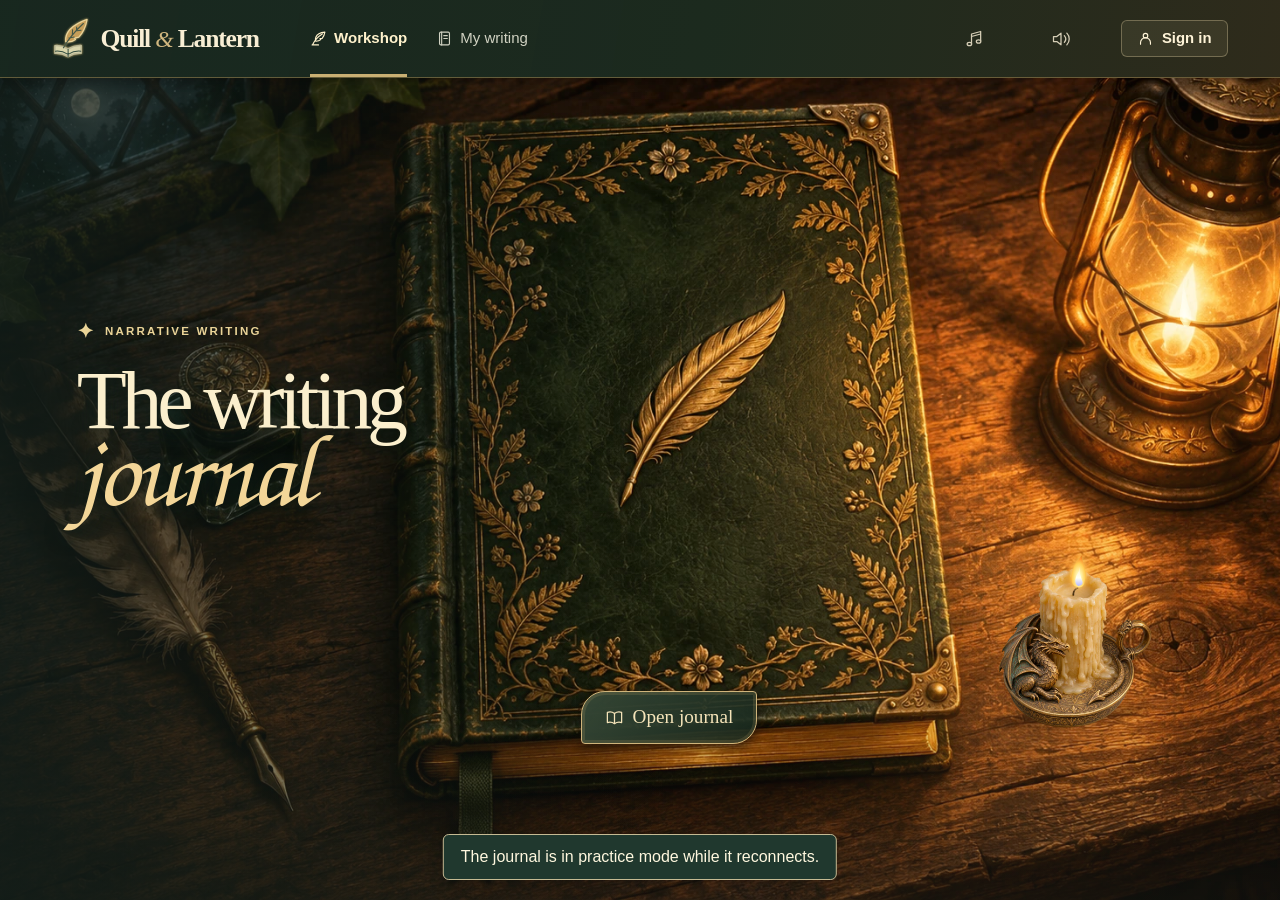
==== quill-and-lantern/index.html @ 6ff60f07 "Publish the Quill & Lantern narrative writing workshop" ====
<!doctype html>
<html lang="en">
<head>
<meta charset="utf-8"><meta name="viewport" content="width=device-width,initial-scale=1">
<meta name="theme-color" content="#263f37"><meta name="description" content="Build a narrative paragraph with sensory details, thoughts, and feelings in a hundred imaginative scenes.">
<title>Writing Workshop · Quill &amp; Lantern</title>
<link rel="preload" as="image" href="./art/enchanted/writing-quill.webp"><link rel="icon" href="./favicon.svg" type="image/svg+xml"><link rel="stylesheet" href="./style.css">
<link rel="stylesheet" href="./scenery.css"><link rel="stylesheet" href="./enchanted.css"><link rel="stylesheet" href="./motion.css">
</head>
<body class="at-desk">
<a class="skip" href="#main">Skip to journal</a>
<header class="topbar"><div class="frame mast">
<a class="brand" href="#desk" aria-label="Quill and Lantern desk"><span id="brandmark"></span><span>Quill <i>&amp;</i> Lantern</span></a>
<nav class="nav" aria-label="Main navigation"><a id="navWork" href="#workshop" aria-current="page"><i data-icon="quill"></i>Workshop</a><a id="navLibrary" href="#my-writing"><i data-icon="writing"></i>My writing</a><a href="./teacher.html" id="navTeacher" hidden><i data-icon="teacher"></i>Teacher</a></nav>
<button id="musicToggle" type="button" aria-label="Background music" title="Play background music"><svg viewBox="0 0 24 24" aria-hidden="true"><path d="M9 17V6l11-3v11M9 9l11-3"/><ellipse cx="6.5" cy="18" rx="2.7" ry="2"/><ellipse cx="17.5" cy="15" rx="2.7" ry="2"/><path class="music-slash" d="m3 3 18 18"/></svg></button>
<button id="soundToggle" type="button" aria-label="Writing sounds" title="Writing sounds"><svg viewBox="0 0 24 24" aria-hidden="true"><path d="M3 9h4l5-4v14l-5-4H3z"/><path class="waves" d="M16 8a6 6 0 0 1 0 8m3-11a10 10 0 0 1 0 14"/><path class="mute-slash" d="m16 9 5 6m0-6-5 6"/></svg></button>
<button class="account" id="account"><i data-icon="user"></i><span id="accountLabel">Sign in</span></button>
</div></header>
<audio id="journalMusic" src="./audio/journal-opening.mp3" loop preload="metadata" hidden></audio>
<main id="main">
<section id="deskCover" class="desk-cover" aria-labelledby="coverTitle">
<div class="desk-picture"></div><div class="desk-veil"></div>
<div class="cover-title"><div class="cover-kicker"><span>✦</span> Narrative writing</div><h1 id="coverTitle">The writing<br><em>journal</em></h1></div>
<button id="openJournal" class="book-target" aria-label="Open the writing journal"><span class="open-cue"><i data-icon="workshop"></i>Open journal</span></button>
</section>
<div id="workshop" hidden>
<div class="journal-toolbar"><a href="#desk" class="desk-return"><i data-icon="lantern"></i>Back to desk</a><span class="toolbar-title">Writing workshop</span><a href="#my-writing" class="desk-return"><i data-icon="writing"></i>My writing</a></div>
<div class="book-shell"><section class="book-spread" aria-label="Open writing journal"><div class="folio folio-left">
<div class="folio-running scene-running"><span class="scene-kicker"><i data-icon="layers"></i><span id="heroGenre">Scary</span><span aria-hidden="true">·</span><span id="sceneNumber">Scene 01 / 100</span></span><button id="changeScene" class="scene-btn"><i data-icon="layers"></i>Change scene</button></div>
<section id="sceneHero" class="scenehero" aria-labelledby="sceneTitle">
<div class="hero-art" id="heroArt"></div><div class="hero-shade"></div>
<div class="hero-body"><h1 id="sceneTitle">Scratching at the Window</h1><p id="scenePrompt">You were in bed one night when you heard a scratching sound outside your window. What happened next?</p></div></section>
<section class="ingredients" aria-labelledby="ingredientsHead">
<div class="deck-heading"><h2 id="ingredientsHead"><img src="./art/enchanted/narrative-magic.webp" width="980" height="121" alt="Narrative Magic"></h2><p>Which senses belong in this moment?</p></div>
<div class="ingredients-row" id="palette"></div>
</section>
<aside class="starter-panel" id="starterPanel" aria-labelledby="starterHeading"><header class="panel-head"><h2 id="starterHeading"><img src="./art/enchanted/starter-scroll.webp" alt="Sentence Starters"></h2></header><div class="starter-body" id="starterBody"></div></aside>
</div>
<div class="folio folio-right manuscript" id="manuscript">
<div class="folio-running"><i data-icon="quill"></i> The manuscript</div>
<header class="panel-head"><div class="panel-title"><h2>Your paragraph</h2></div><span class="counter" id="wordCount">0 words</span></header>
<div class="chip-zone" id="chipZone" aria-label="Narrative Magic in this paragraph"><div class="empty-drop"><i data-icon="plus"></i>Drop a sense here</div></div>
<div class="page-lines"><label class="sr-only" for="editor">Your paragraph</label><textarea id="editor" maxlength="80000" spellcheck="true" placeholder="Begin your paragraph here…" aria-describedby="editorHelp"></textarea><span id="editorHelp" class="sr-only">Type freely, or add a sense, thought, or feeling and choose a sentence starter.</span></div>
<div class="bottom-line"><button id="hintButton" class="text-button" aria-expanded="false"><i data-icon="bulb"></i>Give me a hint</button><span id="hintText" hidden></span></div>
<div class="manuscript-foot"><span id="saveLabel" role="status">Practice draft</span><div class="share-tools"><button id="shareWall" class="text-button" type="button"><i data-icon="sparkle"></i><span>Share on projector</span></button><button id="removeWall" type="button" class="text-button" hidden>Remove from wall</button><button class="primary" id="finish"><i data-icon="check"></i><span>Send to teacher</span></button></div></div>
</div>
</section></div></div>
<section id="writingShelf" class="shelf frame" hidden><div class="shelf-heading"><div><span class="kicker">Your notebook</span><h1>My writing</h1></div><a class="primary" href="#workshop"><i data-icon="quill"></i>Writing desk</a></div><p id="shelfInfo"></p><div id="draftList"></div></section>
</main>
<footer class="sitefoot frame"><span class="foot-rule"></span><i data-icon="quill"></i><span>Quill &amp; Lantern</span><span class="foot-rule"></span></footer>
<div id="toast" class="toast" role="status"></div><div id="flight" aria-hidden="true"></div>
<dialog id="modal"><div id="dialogBody"></div><button class="modal-close" aria-label="Close dialog" id="closeModal"><i data-icon="close"></i></button></dialog>
<script type="module" src="./app.js"></script>
</body></html>
---- quill-and-lantern/style.css ----
@font-face{font-family:Lantern Manuscript;src:url("./fonts/manuscript.otf") format("opentype");font-display:swap}
:root{--ink:#223e35;--muted:#60685e;--paper:#f8f6ed;--white:#fffdf6;--edge:#d8d4c2;--gold:#ab8751;--brown:#795a39;--rust:#814638;--serif:"Spectral","Iowan Old Style",Palatino,"Palatino Linotype","Book Antiqua",Georgia,serif;--sans:"DM Sans","Avenir Next",Avenir,"Segoe UI",Arial,sans-serif;--script:"Lantern Manuscript","Iowan Old Style",Georgia,serif;color-scheme:light}
*{box-sizing:border-box}html{scroll-behavior:smooth;scroll-padding-top:20px}body{margin:0;background:var(--paper);color:var(--ink);font:16px/1.5 var(--sans);-webkit-font-smoothing:antialiased}body:after{content:"";position:fixed;inset:0;pointer-events:none;z-index:-1;opacity:.35;background-image:url("data:image/svg+xml,%3Csvg xmlns='http://www.w3.org/2000/svg' width='150' height='150'%3E%3Cfilter id='n'%3E%3CfeTurbulence type='fractalNoise' baseFrequency='.8' numOctaves='3' stitchTiles='stitch'/%3E%3C/filter%3E%3Crect width='100%25' height='100%25' filter='url(%23n)' opacity='.16'/%3E%3C/svg%3E")}
button,input,textarea{font:inherit;color:inherit}button,a{touch-action:manipulation}button{cursor:pointer}button{background:none;border:0}button:disabled{opacity:.5;cursor:default}a{color:inherit;text-decoration:none}h1,h2,h3,p{margin:0}button:focus-visible,a:focus-visible,input:focus-visible,textarea:focus-visible{outline:3px solid #a87332;outline-offset:4px}[hidden]{display:none!important}.ic{width:20px;height:20px;flex:none;display:inline-block;vertical-align:middle}.sr-only,.skip:not(:focus){position:absolute;width:1px;height:1px;padding:0;margin:-1px;overflow:hidden;clip:rect(0,0,0,0);clip-path:inset(50%);white-space:nowrap;border:0}.skip:focus{position:fixed;z-index:100;padding:8px;background:#fff}.frame{width:min(1304px,calc(100% - clamp(40px,8.2vw,142px)));margin-inline:auto}
.topbar{border-bottom:1px solid #cccdbd;background:#f8f7ef}.mast{min-height:77px;display:flex;align-items:center;gap:clamp(25px,4vw,75px)}.brand{display:inline-flex;align-items:center;gap:9px;white-space:nowrap;font:600 clamp(23px,2vw,32px)/1 var(--serif);letter-spacing:-1.2px}.brand i{font-size:.93em;font-weight:400;color:#877453}.brandmark{width:39px;height:45px;display:block}.mast .nav{display:flex;align-self:stretch;gap:29px;align-items:stretch;flex:1}.nav a{display:inline-flex;align-items:center;gap:7px;color:#687067;font-size:.94rem;font-weight:540;position:relative;white-space:nowrap}.nav a .ic{width:17px;height:17px}.nav a[aria-current=page]{color:#254d3d;font-weight:675}.nav a[aria-current=page]:after{content:"";position:absolute;bottom:0;left:0;right:0;height:3px;background:#3e6450}.nav a:hover{color:#1d4233}.account,.primary,.outline,.scene-btn,.text-button{display:inline-flex;align-items:center;justify-content:center;gap:8px;line-height:1.25;font-weight:620;font-size:.93rem}.account{padding:8px 15px;border:1px solid #b6bdac;border-radius:6px;min-height:37px}.account:hover,.outline:hover{background:#ececde}.account .ic,.scene-btn .ic,.primary .ic,.outline .ic,.text-button .ic{width:17px;height:17px}
.scenehero{margin-top:25px;isolation:isolate;position:relative;min-height:275px;border-radius:10px;overflow:hidden;color:#fff6db;background:#192d25;border:1px solid #314138;box-shadow:0 2px 5px #22372820}.hero-art,.hero-shade{position:absolute;inset:0;z-index:-1}.hero-art{background-image:url("./art/window.webp");background-size:cover;background-position:64% 50%}.hero-shade{background:linear-gradient(90deg,rgba(17,37,32,.99) 1%,rgba(19,38,32,.92) 24%,rgba(20,37,31,.64) 42%,rgba(22,31,26,.10) 64%,rgba(13,25,26,.02) 88%),linear-gradient(0deg,rgba(7,17,18,.25),transparent 35%)}.scenehero:after{content:"";position:absolute;inset:8px;border:1px solid #d8c4904a;border-radius:5px;pointer-events:none}.hero-body{padding:clamp(22px,2.4vw,36px) clamp(26px,3.3vw,50px);max-width:min(63%,760px);position:relative;z-index:1}.scene-kicker,.kicker{font:700 .75rem/1.4 var(--sans);text-transform:uppercase;letter-spacing:.13em}.scene-kicker{display:flex;align-items:center;gap:9px;color:#e4cb8f}.scene-kicker .sep{color:#ae9f72;font-weight:400}.glint{font:20px/1 Georgia,serif;margin-right:1px}.scenehero h1{font:500 clamp(2.45rem,3.8vw,4rem)/1.03 var(--serif);letter-spacing:-.045em;margin:13px 0 12px;text-wrap:balance}.scenehero p{font:400 clamp(1rem,1.25vw,1.22rem)/1.47 var(--serif);max-width:45ch;color:#f7f3dd;text-wrap:pretty}.scene-btn{color:#f8ecd3;border:1px solid #c6b58a78;border-radius:5px;min-height:35px;margin-top:20px;padding:7px 13px;background:#eae1c40a;font-size:.86rem}.scene-btn:hover{background:#eae1c428}.scene-id{position:absolute;bottom:18px;right:20px;color:#f8edce;font-size:.77rem;letter-spacing:.055em;font-weight:600;text-shadow:0 1px 5px #111;background:#1b261fb3;padding:3px 9px;border:1px solid #e6d6af55;border-radius:20px}
.ingredients{margin:27px 0 25px}.deck-heading,.panel-head,.manuscript-foot,.shelf-heading{display:flex;align-items:center;justify-content:space-between;gap:14px}.deck-heading{align-items:flex-end;margin-bottom:14px}.deck-heading h2,.panel-title h2,.shelf h1,.dialog-title{font:540 clamp(1.7rem,2.25vw,2.15rem)/1.15 var(--serif);letter-spacing:-.04em}.deck-heading p{color:#5c655a;margin-top:4px}.drag-note{display:inline-flex;gap:4px;align-items:center;color:#687265;font-size:.84rem;white-space:nowrap}.drag-note .ic{width:15px;height:15px}
.ingredients-row{display:grid;grid-template-columns:repeat(7,minmax(0,1fr));gap:10px}
[data-lens=sight]{--accent:#526348;--tint:#e4ebd5;--card:#eff2e6;--border:#c5d2b6}
[data-lens=sound]{--accent:#4d6880;--tint:#dce8ec;--card:#eaf0f1;--border:#c2d1d5}
[data-lens=smell]{--accent:#80613c;--tint:#efe3ca;--card:#f5eedc;--border:#d9ccac}
[data-lens=taste]{--accent:#994f41;--tint:#f0d9cb;--card:#f8eae1;--border:#dec7b9}
[data-lens=touch]{--accent:#8b6c30;--tint:#f0e2ba;--card:#f7efd8;--border:#ddcfab}
[data-lens=thoughts]{--accent:#74618a;--tint:#e6ddec;--card:#f0eaf3;--border:#d7c9df}
[data-lens=feelings]{--accent:#95515d;--tint:#efd5d7;--card:#f7e8e7;--border:#dfc5c7}
.lens{position:relative;display:flex;flex-direction:column;gap:5px;align-items:center;justify-content:center;min-height:91px;padding:10px 6px 9px;background:var(--card);border:1px solid var(--border);border-radius:7px;box-shadow:inset 0 0 0 3px #ffffff28;color:var(--accent);cursor:grab;transition:box-shadow .2s,transform .2s}.lens:hover{transform:translateY(-2px);box-shadow:0 3px 8px #323b2013,inset 0 0 0 3px #ffffff42}.lens:active{cursor:grabbing}.lens[aria-pressed=true]{border-color:var(--accent);box-shadow:inset 0 -3px 0 var(--accent)}.lens .grab{position:absolute;right:4px;top:5px;color:var(--accent);opacity:.5;width:13px;height:13px}.lens .seal,.small-seal{display:grid;place-items:center;position:relative;border-radius:50%;background:var(--tint);color:var(--accent);width:36px;height:36px}.lens .seal:after,.small-seal:after{content:"";position:absolute;inset:1.5px;border-radius:50%;border:1px solid currentColor;opacity:.23}.seal .ic{width:25px;height:25px;stroke-width:1.5}.lens-label{font:600 1.08rem/1.2 var(--serif);letter-spacing:-.015em}.desk{display:grid;grid-template-columns:minmax(0,1.6fr) minmax(290px,1fr);align-items:start;gap:18px}.panel{border:1px solid var(--edge);border-radius:8px;overflow:hidden;background:var(--white);box-shadow:0 2px 4px #38341709}.panel-head{min-height:60px;padding:14px 20px;border-bottom:1px solid var(--edge);background:#f9f7ed}.panel-title{display:flex;gap:10px;align-items:center}.panel-title>.ic{width:24px;height:24px;color:#99763e}.panel-title h2{font-size:1.56rem}.counter{color:#5d665d;font:520 .8rem var(--sans);background:#efeee2;border:1px solid #d9dbcb;border-radius:15px;padding:5px 10px;white-space:nowrap}.chip-zone{margin:17px 21px 4px;min-height:42px;display:flex;align-items:center;flex-wrap:wrap;gap:6px;border:1px dashed #cbcbb7;background:#f7f7ed;border-radius:5px;padding:6px 9px}.manuscript.dropping,.scenehero.dropping{outline:3px solid #a88745;outline-offset:2px}.empty-drop{color:#757a65;display:flex;align-items:center;gap:7px;font-size:.86rem}.empty-drop .ic{width:17px;height:17px}.chip{display:inline-flex;align-items:center;border-radius:12px;background:var(--card);border:1px solid var(--border);color:var(--accent);height:28px}.chip.selected-chip{animation:pulse 3s ease-in-out infinite}.chip button{display:inline-flex;align-items:center;gap:3px;padding:3px 6px;font-size:.8rem;font-weight:620;height:100%}.chip button+button{border-left:1px solid var(--border);padding:2px 4px}.chip .ic{width:13px;height:13px}.chip button+button .ic{width:11px;height:11px}@keyframes pulse{50%{box-shadow:0 0 0 3px color-mix(in srgb,var(--accent) 13%,transparent),0 0 10px color-mix(in srgb,var(--accent) 17%,transparent)}}
.page-lines{position:relative;margin:0 21px}.page-lines textarea,.editor-mirror{display:block;width:100%;padding:7px 3px 4px;border:0;outline:none!important;box-shadow:none;resize:vertical;color:#273f32;font:normal 1.66rem/1.58 var(--script);font-variant-ligatures:none;letter-spacing:.007em;tab-size:4;min-height:160px;white-space:pre-wrap;overflow-wrap:break-word;word-break:normal}.page-lines textarea{background:repeating-linear-gradient(transparent 0 calc(2.6228rem - 1px),#dedccb calc(2.6228rem - 1px) 2.6228rem);background-position:0 4px;height:180px;max-height:65vh;caret-color:#283d32}.page-lines textarea::placeholder{color:#7e8171;opacity:1}.page-lines textarea:focus-visible{background-color:#fffcf4}.editor-mirror{position:absolute;left:0;top:0;overflow:hidden;pointer-events:none;resize:none;min-height:0;background:none}.is-flying{color:transparent!important;caret-color:transparent!important}.arriving-letter{color:transparent}.arriving-letter.landed{color:#304635;animation:inkglow .44s both}@keyframes inkglow{0%{color:#ba892c;text-shadow:0 0 4px #edbc55}100%{color:#273f32;text-shadow:none}}#flight{position:fixed;inset:0;overflow:hidden;z-index:19;pointer-events:none}.flying-letter{position:fixed;top:0;left:0;will-change:transform,opacity;color:#8c5a15;font-family:var(--script);line-height:1;white-space:pre;text-shadow:0 0 3px #ffe592,0 0 8px #e9ad4f}.ink-spark{position:fixed;left:0;top:0;width:4px;height:4px;rotate:45deg;background:#e2b75f;box-shadow:0 0 4px #ffd77b;pointer-events:none}
.manuscript-foot{padding:14px 20px;margin-top:12px;background:#f8f7ee;border-top:1px solid var(--edge)}#saveLabel{color:#626b5f;font-size:.82rem;line-height:1.35}.primary,.outline{border:1px solid transparent;border-radius:5px;min-height:37px;padding:8px 13px}.primary{background:#314f40;color:#fffdf0}.primary:hover{background:#233e31}.outline{border-color:#c4c7b5;background:#fffdf5}.starter-body{padding:15px 17px 17px}.starter-intro{display:flex;align-items:center;gap:8px}.small-seal{width:28px;height:28px;flex:none}.small-seal .ic{width:18px;height:18px}.starter-intro strong{font:600 1.09rem var(--serif)}.question{font-size:.91rem;color:var(--muted);margin:6px 0 12px}.tiers,.filters{display:flex;gap:4px}.tiers{background:#eeede3;border:1px solid #d8d8c8;border-radius:5px;padding:3px}.tiers button{flex:1;font-size:.84rem;font-weight:600;min-height:29px;padding:4px;border-radius:3px;color:#636959}.tiers button[aria-pressed=true]{background:#fffdf3;box-shadow:0 1px 3px #242d251c;color:#31503f}.starters{display:flex;flex-wrap:wrap;gap:6px;margin-top:12px}.phrase{display:inline-flex;align-items:center;gap:6px;color:#3a483a;background:#fbfaf0;border:1px solid #cdd0bd;border-radius:4px;padding:5px 9px;font:500 1.01rem/1.35 var(--serif);text-align:left}.phrase:hover{background:#ebf0df;border-color:#91a07c}.phrase .ic{width:12px;height:12px;color:#7d846b}.starter-empty{min-height:140px;display:flex;align-items:center;justify-content:center;flex-direction:column;gap:10px;text-align:center;color:#646c5d;font-size:.94rem;padding:12px 25px}.starter-empty .ic{color:#a58a52;width:27px;height:27px}.bottom-line{display:flex;align-items:center;flex-wrap:wrap;gap:12px;margin:15px 2px}.text-button{background:transparent;font-size:.88rem;color:#6a593b;padding:5px 0}.text-button:hover{text-decoration:underline}.text-button:disabled{text-decoration:none}#hintText{color:#5c6253;font:italic 1.03rem/1.45 var(--serif)}.sitefoot{display:flex;align-items:center;justify-content:center;gap:10px;color:#758070;margin:34px auto 23px;font:.84rem var(--serif)}.sitefoot .ic{width:15px;height:15px}.foot-rule{height:1px;width:52px;background:#cbcbb8}
.shelf{padding:48px 0;min-height:65vh}.shelf-heading{align-items:flex-end}.shelf h1,.dialog-title{font-size:clamp(2rem,4vw,3.6rem);margin:4px 0}.kicker{color:#816840}.shelf>p,.dialog-desc{color:var(--muted);margin:12px 0 20px}.draft-grid,.scene-list{display:grid;grid-template-columns:repeat(3,minmax(0,1fr));gap:12px}.draft-card,.scene-card{display:block;text-align:left;padding:16px;border:1px solid var(--edge);border-radius:5px;background:var(--white);width:100%;color:var(--ink)}.draft-card:hover,.scene-card:hover{border-color:#a4ab92;background:#f4f4e7}.draft-card h3,.scene-card h3{font:650 1.23rem/1.17 var(--serif);margin:5px 0 6px}.draft-card p,.scene-card p{font-size:.92rem;color:var(--muted);white-space:pre-line;overflow-wrap:anywhere}.draft-card small,.scene-card small,.shelf-meta{color:#7b6848;font-weight:650;font-size:.77rem}.draft-date{display:block;margin-top:12px}.empty-shelf{background:var(--white);border:1px dashed #b8bca7;text-align:center;padding:28px;border-radius:7px}.empty-shelf p{margin:7px 0 13px}
dialog{padding:0;background:#faf8ed;border:1px solid #bdb69a;color:var(--ink);border-radius:10px;box-shadow:0 24px 100px #16231e66;width:min(570px,calc(100% - 32px));max-height:min(86dvh,840px);overflow:auto}dialog::backdrop{background:#12251ee0;backdrop-filter:blur(3px)}dialog.wide{width:min(900px,calc(100% - 32px))}#dialogBody{padding:30px}.modal-close{display:grid;place-items:center;position:absolute;right:13px;top:12px;border:1px solid #d3d2bf;border-radius:50%;width:30px;height:30px;background:#f9f8ee}.modal-close .ic{width:15px;height:15px}.dialog-title{font-size:2.1rem;padding-right:26px}.dialog-actions,.filters,.chooser-line,.account-actions{display:flex;gap:8px;align-items:center;flex-wrap:wrap}.text-field,.search-field{display:block;margin:15px 0}.text-field span{display:block;font-weight:600;margin:0 0 5px}.text-field input,.search-field input{padding:10px 12px;border:1px solid #bac0ad;border-radius:5px;background:#fffdf6;width:100%}.dialog-actions{margin-top:20px}.form-error{color:#974832;font-size:.9rem;margin:10px 0}.chooser-line{justify-content:space-between;align-items:center;margin-top:16px}.chooser-line .search-field{flex:1;margin:0;position:relative;min-width:120px}.search-field .ic{width:16px;height:16px;position:absolute;left:10px;top:14px}.search-field input{padding-left:34px}.filters{margin:12px 0}.filters button{border:1px solid #c9cbb7;color:#596450;border-radius:20px;padding:4px 11px;font-weight:600;font-size:.84rem}.filters button[aria-pressed=true]{color:#fff8e5;background:#3e5947;border-color:#3e5947}.scene-list{grid-template-columns:repeat(2,minmax(0,1fr));max-height:47dvh;overflow:auto;padding:3px 4px 6px 2px}.scene-card{padding:12px}.scene-card.current{border-color:#869375}.chooser-count{font-size:.8rem;color:var(--muted);margin-bottom:7px}.toast{position:fixed;bottom:20px;left:50%;transform:translate(-50%,12px);z-index:50;background:#20382e;border:1px solid #c5ba93;color:#fff8df;padding:10px 17px;border-radius:6px;box-shadow:0 4px 15px #0003;opacity:0;pointer-events:none;width:max-content;max-width:calc(100% - 28px);transition:opacity .2s,transform .2s}.toast.show{opacity:1;transform:translate(-50%,0)}
/* The cover and its two facing pages share a single desk. */
.at-desk{background:#192620}.at-desk .topbar,.book-open .topbar{background:#14251fe8;border-color:#b7a27540;color:#f8eed4}.at-desk .topbar{position:absolute;inset:0 0 auto;z-index:4}.at-desk .brand i,.book-open .brand i{color:#d1b77f}.at-desk .nav a,.book-open .nav a{color:#d1d2c2}.at-desk .nav a[aria-current=page],.book-open .nav a[aria-current=page]{color:#fff2cc}.at-desk .nav a[aria-current=page]:after,.book-open .nav a[aria-current=page]:after{background:#c9af73}.at-desk .account,.book-open .account{color:#fff4d8;border-color:#a59b7488;background:#efdfb614}.at-desk .account:hover,.book-open .account:hover{background:#eeddb62e}.at-desk .brandmark,.book-open .brandmark{filter:drop-shadow(0 0 1px #d6bd76)}.at-desk .sitefoot,.book-open .sitefoot{display:none}.desk-cover{height:100svh;min-height:560px;position:relative;overflow:hidden;isolation:isolate;background:#1c2019}.desk-picture,.desk-veil{position:absolute;inset:0;z-index:-1}.desk-picture{background-image:url("./art/desk.webp");background-size:cover;background-position:55% 50%;transform-origin:55% 57%}.desk-veil{background:linear-gradient(90deg,#121e1acf 0%,#15201975 22%,transparent 52%),linear-gradient(0deg,#171a1582,transparent 26%)}.cover-title{position:absolute;left:clamp(27px,6vw,120px);top:clamp(130px,26vh,290px);pointer-events:none;color:#fbefcd;text-shadow:0 4px 19px #102119c7;max-width:38%}.cover-kicker{color:#ead498;text-transform:uppercase;letter-spacing:.19em;font-size:clamp(.7rem,.9vw,.88rem);font-weight:700;display:flex;gap:9px;align-items:center}.cover-kicker span{font-size:1.25rem}.cover-title h1{font:500 clamp(3.6rem,6.4vw,7rem)/.93 var(--serif);letter-spacing:-.065em;margin:17px 0 0}.cover-title em{font:normal 1.26em/.88 var(--script);color:#f3d698;letter-spacing:-.035em}.book-target{position:absolute;left:35%;top:25%;width:43%;height:65%;border:0;border-radius:15%;display:flex;align-items:flex-end;justify-content:center;padding:0 0 7vh;background:transparent;color:#fff4d8}.open-cue{display:inline-flex;align-items:center;justify-content:center;gap:9px;background:#243a2bf0;border:1px solid #cfb47b;box-shadow:0 3px 10px #100f0a85,0 0 0 3px #322d1b70;color:#f5e4b9;border-radius:5px;padding:10px 18px;font-family:var(--serif);font-size:1.2rem;transition:box-shadow .25s,transform .25s}.open-cue .ic{width:19px;height:19px}.book-target:hover .open-cue,.book-target:focus-visible .open-cue{box-shadow:0 4px 16px #090a0675,0 0 18px #ead0975c;transform:translateY(-3px)}.desk-cover.opening .desk-picture{transform:scale(2.15);filter:brightness(1.13);transition:transform .7s cubic-bezier(.6,0,.4,1),filter .6s}.desk-cover.opening .cover-title,.desk-cover.opening .book-target,.desk-cover.opening .desk-veil{opacity:0;transition:opacity .35s}.book-open{background:linear-gradient(#17251eee,#22291ce8),url("./art/desk.webp") center/cover fixed}.journal-toolbar{display:flex;align-items:center;justify-content:space-between;gap:10px;color:#ece0c3;max-width:1460px;width:calc(100% - 54px);margin:auto;padding:12px 4px}.desk-return{display:inline-flex;align-items:center;gap:6px;font-weight:560;font-size:.85rem}.desk-return .ic{width:16px;height:16px;color:#d3b97f}.toolbar-title{font:italic 1.1rem var(--serif);color:#d4c49d}.book-shell{width:min(1490px,calc(100% - 45px));margin:0 auto 30px;background:linear-gradient(135deg,#5a4632,#342c22 46%,#6f543b);border:1px solid #8a7552;border-radius:12px;padding:8px 9px 13px;box-shadow:0 14px 30px #050c09aa}.book-shell.reveal{animation:pageopen .55s ease-out both}@keyframes pageopen{from{opacity:.15;transform:perspective(1500px) rotateX(8deg) scale(.975)}to{opacity:1;transform:none}}.book-spread{display:grid;grid-template-columns:1fr 1fr;position:relative;border-radius:5px 6px 7px 5px;overflow:hidden;box-shadow:0 2px 0 #b2a991,0 4px 0 #e0dac5,0 6px 0 #a19880}.folio{min-width:0;position:relative;padding:clamp(19px,2.5vw,40px);background-color:#f7f3e5}.folio:before{content:"";pointer-events:none;position:absolute;inset:0;opacity:.7;background-image:url("data:image/svg+xml,%3Csvg xmlns='http://www.w3.org/2000/svg' width='130' height='130'%3E%3Cfilter id='g'%3E%3CfeTurbulence type='fractalNoise' baseFrequency='.62' numOctaves='3' stitchTiles='stitch'/%3E%3C/filter%3E%3Crect width='100%25' height='100%25' filter='url(%23g)' opacity='.12'/%3E%3C/svg%3E")}.folio>*{position:relative}.folio-left{background-image:linear-gradient(90deg,#e1d7b980 0%,transparent 5%,transparent 89%,#d4c7a44d 96%,#a7997177 100%)}.folio-right{background-image:linear-gradient(90deg,#82734a88 0,#c9be9e75 1.1%,transparent 6%,transparent 94%,#dfd3ae6b 100%);border-left:1px solid #a69c7e;display:flex;flex-direction:column}.folio-running{display:flex;align-items:center;gap:8px;color:#7a6e51;text-transform:uppercase;letter-spacing:.14em;font:700 .7rem/1.1 var(--sans);margin:0 0 17px}.folio-running .ic{width:16px;height:16px}.folio-running:after{content:"";height:1px;background:linear-gradient(90deg,#c3b99b,transparent);flex:1}.book-spread .scenehero{margin:0;border-radius:5px;min-height:185px}.book-spread .hero-body{padding:16px 18px 15px;max-width:83%}.book-spread .scenehero:after{inset:5px;border-radius:2px}.book-spread .scenehero h1{font-size:clamp(1.65rem,2.4vw,2.6rem);margin:7px 0}.book-spread .scenehero p{font-size:clamp(.98rem,1.04vw,1.1rem);line-height:1.36}.book-spread .scene-kicker{font-size:.65rem;gap:5px}.book-spread .glint{font-size:14px}.book-spread .scene-btn{font-size:.78rem;margin-top:13px;min-height:28px;padding:5px 8px}.book-spread .scene-btn .ic{width:14px;height:14px}.book-spread .ingredients{margin:22px 0 18px}.book-spread .deck-heading h2,.book-spread .panel-title h2{font-size:clamp(1.42rem,1.8vw,1.9rem)}.book-spread .deck-heading p{font-size:.93rem;margin-top:4px}.book-spread .ingredients-row{gap:5px;grid-template-columns:repeat(7,minmax(0,1fr))}.book-spread .lens{min-height:64px;padding:5px 1px 6px;border-radius:5px;gap:3px}.book-spread .lens .seal{width:29px;height:29px}.book-spread .lens .seal .ic{width:21px;height:21px}.book-spread .lens-label{font-size:clamp(.71rem,1.1vw,1.01rem)}.book-spread .lens .grab{display:none}.book-spread .starter-panel{border-top:1px solid #c8c1a7;padding-top:15px}.book-spread .panel-head{padding:0;min-height:0;border:none;background:transparent}.book-spread .starter-body{padding:10px 0 0}.book-spread .starter-empty{min-height:88px;border:1px dashed #c9c2ab;color:#606652;border-radius:5px}.book-spread .folio-right>.panel-head .panel-title h2{font-size:clamp(2.1rem,3vw,3.35rem);line-height:1.08}.book-spread .chip-zone{margin:17px 0 5px;background:#eeeee079}.book-spread .page-lines{margin:3px 0 0;flex:1;min-height:240px;display:flex}.book-spread .page-lines textarea{height:100%;min-height:250px;flex:1;resize:none;background-color:transparent}.book-spread .manuscript-foot{padding:12px 0 0;margin-top:5px;background:transparent;border-color:#cec6ac}.book-spread .bottom-line{margin:10px 0 6px}.book-spread .primary{font-size:.87rem}.folio-right.dropping{outline:-2px solid #b7974f;box-shadow:inset 0 0 0 3px #b7974f}
@media(min-width:1350px){.book-shell{width:calc(100% - 96px);max-width:1490px}.journal-toolbar{width:calc(100% - 107px)}.book-spread .page-lines textarea{min-height:340px}}
@media(max-width:950px){.book-shell{width:calc(100% - 20px);padding:6px 5px 10px}.journal-toolbar{width:calc(100% - 26px)}.folio{padding:17px}.book-spread .ingredients-row{grid-template-columns:repeat(4,minmax(0,1fr))}.book-spread .lens{min-height:42px;flex-direction:row;gap:2px}.book-spread .lens .seal{width:22px;height:22px}.book-spread .lens .seal .ic{width:16px;height:16px}.book-spread .lens-label{font-size:.8rem}.book-spread .hero-body{max-width:93%}.book-spread .hero-shade{background:linear-gradient(90deg,#152b24f5,#182c23c7 62%,#1a261a40)}.mast{gap:30px}.mast .nav{gap:18px}}
@media(max-width:700px){.mast{min-height:63px;gap:14px}.brand{gap:4px;font-size:1.3rem}.brandmark{width:29px;height:36px}.mast .nav{gap:12px}.nav a{font-size:.83rem}.nav a .ic{display:none}.account{min-height:33px;padding:6px 9px;font-size:.8rem}.account .ic{width:15px;height:15px}.frame{width:calc(100% - 28px)}.desk-cover{min-height:520px}.cover-title{top:20%;left:7%;max-width:80%}.cover-title h1{font-size:clamp(3.2rem,11vw,4.5rem)}.book-target{left:13%;width:80%;top:36%;height:51%;padding-bottom:2vh}.desk-veil{background:linear-gradient(180deg,#17231d88 0%,#17251b38 30%,transparent 65%,#101a165e)}.book-shell{width:calc(100% - 20px);max-width:580px}.book-spread{display:block}.folio{padding:20px}.folio-left,.folio-right{background-image:linear-gradient(90deg,#c3b58d44,transparent 8%,transparent 95%,#c7b78f44);border-left:none}.folio-right{border-top:2px solid #bbae89}.book-spread .ingredients-row{grid-template-columns:repeat(7,minmax(0,1fr))}.book-spread .lens{flex-direction:column;min-height:54px}.book-spread .lens .seal{width:26px;height:26px}.book-spread .lens .seal .ic{width:18px;height:18px}.book-spread .lens-label{font-size:.71rem}.book-spread .page-lines{min-height:270px}.book-spread .page-lines textarea{min-height:270px}.toolbar-title{font-size:1rem}.journal-toolbar{max-width:570px}.draft-grid{grid-template-columns:1fr 1fr}.shelf{padding:28px 0}.desk-picture{background-position:55% center}}
@media(max-width:440px){.brandmark{width:24px}.brand{font-size:1.08rem}.mast{gap:10px}.mast .nav{gap:9px}.nav a{font-size:.75rem}.account{padding:6px}.account .ic{display:none}.folio{padding:15px}.book-spread .ingredients-row{grid-template-columns:repeat(4,minmax(0,1fr))}.book-spread .lens{flex-direction:row;min-height:35px}.book-spread .lens-label{font-size:.76rem}.scene-list,.draft-grid{grid-template-columns:1fr}#dialogBody{padding:24px 17px}.scene-list{max-height:41dvh}.dialog-title{font-size:1.75rem}.desk-return{font-size:.77rem}.toolbar-title{display:none}}
@media(prefers-reduced-motion:reduce){*,*::before,*::after{scroll-behavior:auto!important;animation-duration:.01ms!important;transition-duration:.01ms!important}.chip.selected-chip{box-shadow:0 0 0 2px var(--border)}}
.at-desk .topbar{position:relative;background:#16261f}.desk-cover{height:calc(100svh - 78px);min-height:400px;background:#1d2119}.desk-picture{background-repeat:no-repeat}.desk-cover.portrait:before{content:"";position:absolute;inset:-12px;z-index:-2;background:linear-gradient(#10201b65,#121c1470),url("./art/desk.webp") 55% 50%/cover;filter:blur(12px)}.desk-cover.portrait .desk-picture{mask-image:linear-gradient(0deg,transparent,#000 20%,#000 77%,transparent)}.desk-cover.portrait .cover-title{top:5%;max-width:100%}.desk-cover.portrait .cover-title h1{font-size:clamp(2.6rem,10vw,4rem)}.desk-cover.portrait .cover-title h1 br{display:none}.desk-cover.portrait .cover-title h1 em:before{content:" "}.book-target{align-items:flex-end;padding:0 0 10%;padding-bottom:clamp(20px,5vh,54px);border-radius:6%;clip-path:polygon(1% 3%,88% 0%,100% 96%,1% 100%)}.book-target:focus-visible .open-cue{outline:3px solid #fff9dd;outline-offset:4px}.book-shell{width:min(1580px,100%);border:0;background:transparent;box-shadow:none;border-radius:0;padding:0;margin:0 auto 24px}.book-spread{overflow:visible;isolation:isolate;background:url("./art/spread.webp") center/100% 100% no-repeat;box-shadow:none;border-radius:0;min-height:min(790px,calc(100svh - 145px))}.book-spread .folio{background:none;border:0}.book-spread .folio:before{display:none}.folio-left{padding:clamp(29px,3vw,48px) clamp(19px,2.55vw,43px) clamp(40px,4.1vw,65px) clamp(48px,9.1vw,157px)}.folio-right{padding:clamp(29px,3vw,48px) clamp(48px,9.1vw,157px) clamp(40px,4.1vw,65px) clamp(19px,2.55vw,43px)}.journal-toolbar{width:min(94%,1420px)}.desk-cover:not(.portrait) .cover-title{top:29%}.desk-cover:not(.portrait) .book-target{border-radius:0}.at-desk .brandmark path:first-child,.book-open .brandmark path:first-child{fill:#d9d5ab;stroke:#bbb897}.at-desk .brandmark path:nth-child(3),.book-open .brandmark path:nth-child(3){fill:#c69e59;stroke:#ead399}.phrase{gap:0}.phrase .ellipsis{color:#8a8b77}
@media(max-width:1050px) and (min-width:701px){.folio-left{padding-left:8.8vw;padding-right:2vw}.folio-right{padding-right:8.8vw;padding-left:2vw}.book-spread .ingredients-row{grid-template-columns:repeat(4,minmax(0,1fr))}.book-spread .lens{flex-direction:row;min-height:38px;gap:3px}.book-spread .lens-label{font-size:.76rem}.book-spread .lens .seal{width:22px;height:22px}.book-spread .lens .seal .ic{width:16px;height:16px}}
@media(max-width:700px){.desk-cover{height:calc(100svh - 64px);min-height:420px}.book-shell{max-width:100%;padding:0 4px}.book-spread{background:none}.book-spread .folio{padding:25px 8.5% 37px 15%;background:url("./art/spread.webp") 0 center/200% 100% no-repeat}.book-spread .folio-right{padding:28px 15% 40px 8.5%;background-position:100% center;margin-top:1px}.journal-toolbar{width:calc(100% - 28px)}.book-spread .ingredients-row{grid-template-columns:repeat(4,minmax(0,1fr))}.book-spread .lens{flex-direction:row;min-height:38px}.book-spread .hero-body{max-width:97%}.scenehero .scene-btn{margin-top:10px}}
body.book-open, body.book-open #workshop { background-color: #1c2922; }
---- quill-and-lantern/scenery.css ----
.scene-card-art { position:relative; display:block; isolation:isolate; overflow:hidden; }
.sc-stage {
  position:absolute; inset:0; overflow:hidden; contain:paint;
  pointer-events:none; user-select:none; opacity:0; transition:opacity .55s ease-out;
}
.sc-stage.sc-visible {opacity:1}
.sc-plate {
  position:absolute; inset:-3%; background-position:center; background-size:cover;
  animation:sc-camera 20s ease-in-out infinite alternate;
}
@keyframes sc-camera {from{transform:translate(-.6%,.6%) scale(1.015)}to{transform:translate(.8%,-.4%) scale(1.055)}}
.has-living-scene .hero-art { overflow:hidden; }
.has-living-scene .hero-shade {
  background:linear-gradient(90deg,rgba(17,32,27,.95),rgba(18,31,25,.80) 42%,rgba(18,30,26,.51) 65%,rgba(16,26,25,.05) 86%),linear-gradient(0deg,#10241f45,transparent 45%);
}
.book-spread .has-living-scene .hero-body { max-width:77%; }
.sc-actor {
  position:absolute; bottom:5%; right:2%; width:32%; height:64%;
  transform-origin:50% 95%; filter:drop-shadow(1px 3px 3px #10231c87);
  animation:sc-drift 5s ease-in-out infinite; animation-delay:var(--behind,0s);
}
.sc-subject {display:block; width:100%; height:100%; object-fit:contain; object-position:center bottom;}
.sc-mini .sc-actor {width:43%; height:82%; right:4%}
.sc-mini .sc-subject {filter:drop-shadow(0 2px 1px #17261c40)}
.sc-mini .sc-plate {filter:saturate(.93)}
.sc-resting *, .sc-resting *::before, .sc-resting *::after {animation-play-state:paused!important;}
@media(max-width:475px){.book-spread .has-living-scene .hero-body{max-width:88%}.sc-actor{width:32%;height:51%;right:0}.has-living-scene .hero-shade{background:linear-gradient(90deg,#15251cec 4%,#182519ba 62%,#172d2250 87%)}}

/* The branch remains attached to the tree outside the bedroom. The two
   staggered taps have a quiet pause between them. */
.sc-actor-scratch,.sc-mini .sc-actor-scratch {width:29%;height:66%;right:1%;top:-3%;bottom:auto;transform-origin:88% 3%; animation:sc-scratch 6.1s ease-in-out infinite;filter:brightness(.67) saturate(.72) drop-shadow(0 2px 1px #23332277)}
.sc-actor-scratch img {object-position:right top}
@keyframes sc-scratch {0%,23%,65%,100%{transform:rotate(4deg) translate(0,0)}32%{transform:rotate(-8deg) translate(-.5%,2%)}38%{transform:rotate(-5deg) translate(-.4%,1%)}45%{transform:rotate(-10deg) translate(-1%,3%)}55%{transform:rotate(1deg)}}
.sc-actor-swing,.sc-actor-chime,.sc-actor-unwind {transform-origin:50% 0%; top:-2%;bottom:auto;height:76%;animation:sc-swing 4.2s ease-in-out infinite}
.sc-actor-chime{height:63%;top:10%;animation:sc-chime 5.5s ease-in-out infinite}
.sc-actor-unwind{animation-duration:6s;top:9%;height:63%}
@keyframes sc-swing{0%,100%{transform:rotate(-9deg)}50%{transform:rotate(10deg)}}
@keyframes sc-chime{0%,26%,100%{transform:rotate(0)}36%{transform:rotate(15deg)}48%{transform:rotate(-11deg)}60%{transform:rotate(6deg)}70%{transform:rotate(-3deg)}}
@keyframes sc-drift{0%,100%{transform:translate(0,-1%) rotate(-3deg)}50%{transform:translate(-3%,-9%) rotate(4deg)}}
.sc-actor-bob,.sc-actor-float,.sc-actor-cloud{animation:sc-bob 7s ease-in-out infinite;bottom:9%}
.sc-actor-cloud{bottom:28%;animation-duration:10s}
@keyframes sc-bob{0%,100%{transform:translate(2%,2%) rotate(-3deg)}46%{transform:translate(-8%,-8%) rotate(3deg)}74%{transform:translate(-5%,-2%) rotate(1deg)}}
.sc-actor-breathe,.sc-actor-swell,.sc-actor-chorus,.sc-actor-listen {animation:sc-breathe 4.9s ease-in-out infinite}
.sc-actor-swell{animation-duration:3.6s}
.sc-actor-chorus{right:calc(1% + var(--i)*11%);bottom:calc(2% + var(--i)*8%);width:calc(20% - var(--i)*2%);height:calc(44% - var(--i)*3%);animation-duration:3.1s;animation-delay:var(--behind)}
.sc-actor-listen{animation:sc-listen 6.8s ease-in-out infinite;transform-origin:98% 50%}
@keyframes sc-breathe{0%,100%{transform:scale(.97,.94)}55%{transform:scale(1.055,1.09)}}
@keyframes sc-listen{0%,100%{transform:perspective(600px) rotateY(-8deg)}50%{transform:perspective(600px) rotateY(-28deg) translateX(-2%)}}
.sc-actor-knock,.sc-actor-quiver,.sc-actor-ring,.sc-actor-shake,.sc-actor-twitch,.sc-actor-talk,.sc-actor-giggle{animation:sc-quiver 4.8s ease-in-out infinite}
.sc-actor-ring{animation-duration:3.4s}.sc-actor-shake{animation-duration:5.8s}.sc-actor-talk{animation-duration:3s}
@keyframes sc-quiver{0%,37%,64%,100%{transform:rotate(0)}41%{transform:translateY(-2%) rotate(3deg)}46%{transform:rotate(-4deg)}51%{transform:translateY(-1.5%) rotate(3deg)}57%{transform:rotate(-1.7deg)}}
.sc-actor-sneeze,.sc-actor-hiccup,.sc-actor-squirt,.sc-actor-boom,.sc-actor-clap {animation:sc-hiccup 5s ease-in-out infinite}
@keyframes sc-hiccup{0%,38%,69%,100%{transform:scale(1) translateY(0)}47%{transform:scale(1.04,.95) translateY(1%)}52%{transform:scale(.96,1.07) translateY(-7%) rotate(-3deg)}60%{transform:scale(1.02,.99)}}
.sc-actor-open,.sc-actor-turn,.sc-actor-invert,.sc-actor-beckon {animation:sc-turn 7s ease-in-out infinite}
.sc-actor-beckon{opacity:.79; transform-origin:65% 100%}
.sc-actor-invert{animation:sc-invert 9s ease-in-out infinite}
@keyframes sc-turn{0%,100%{transform:perspective(500px) rotateY(-11deg) rotate(-2deg)}52%{transform:perspective(500px) rotateY(13deg) rotate(2deg)}}
@keyframes sc-invert{0%,16%,100%{transform:rotate(-3deg) translateY(0)}52%,62%{transform:translateY(-5%) rotate(14deg)}}
.sc-actor-step,.sc-actor-tap,.sc-actor-hop,.sc-actor-bound,.sc-actor-salute,.sc-actor-sprint,.sc-actor-giggle{animation:sc-hop 4s ease-in-out infinite}
.sc-actor-tap,.sc-actor-sprint{animation-duration:2.7s}.sc-actor-bound{animation:sc-bound 6.5s ease-in-out infinite}
@keyframes sc-hop{0%,25%,65%,100%{transform:translate(0,0) rotate(0)}37%{transform:translate(0,-7%) rotate(-4deg)}45%{transform:translate(2%,0) rotate(2deg)}53%{transform:translate(1%,-3%) rotate(-2deg)}}
@keyframes sc-bound{0%,100%{transform:translate(-18%,2%) rotate(-4deg)}46%{transform:translate(-4%,-13%) rotate(-6deg)}76%{transform:translate(5%,4%) rotate(3deg)}}
.sc-actor-tilt,.sc-actor-bow,.sc-actor-stir,.sc-actor-thread,.sc-actor-unlock,.sc-actor-scribble,.sc-actor-curl{animation:sc-tilt 5s ease-in-out infinite}
.sc-actor-thread,.sc-actor-scribble{animation:sc-scribble 4s ease-in-out infinite}
@keyframes sc-tilt{0%,100%{transform:rotate(-4deg)}53%{transform:rotate(6deg) translate(1%,-1%)}}
@keyframes sc-scribble{0%,100%{transform:translate(0%,0%) rotate(-4deg)}22%{transform:translate(-10%,-1%) rotate(3deg)}35%{transform:translate(-7%,-6%) rotate(1deg)}46%{transform:translate(-2%,-2%) rotate(-1deg)}57%{transform:translate(2%,-7%) rotate(2deg)}}
.sc-actor-return,.sc-actor-reach,.sc-actor-unzip,.sc-actor-peek,.sc-actor-ooze,.sc-actor-rise,.sc-actor-grow,.sc-actor-crack{animation:sc-emerge 6s ease-in-out infinite}
@keyframes sc-emerge{0%,100%{transform:translate(2%,6%) scale(.96,.96)}51%,62%{transform:translate(-6%,-6%) scale(1.015,1.035)}}
.sc-actor-flutter,.sc-actor-fly,.sc-actor-flutterBy{animation:sc-flutter 6.8s ease-in-out infinite;bottom:16%}
@keyframes sc-flutter{0%,100%{transform:translate(3%,3%) rotate(5deg)}26%{transform:translate(-8%,-8%) rotate(-6deg)}56%{transform:translate(-15%,-3%) rotate(-2deg)}78%{transform:translate(-5%,-11%) rotate(3deg)}}
.sc-actor-crawl,.sc-actor-coast,.sc-actor-conveyor,.sc-actor-brake,.sc-actor-escape,.sc-actor-roll,.sc-actor-pause{animation:sc-creep 8s ease-in-out infinite}
.sc-actor-roll,.sc-actor-escape{animation:sc-roll 6.4s ease-in-out infinite}
@keyframes sc-creep{0%,100%{transform:translateX(8%) scale(.99,1)}58%{transform:translateX(-14%) scale(1.02,.98)}}
@keyframes sc-roll{0%,100%{transform:translateX(-12%) rotate(-14deg)}60%{transform:translateX(5%) rotate(10deg)}}
.sc-actor-whisper{animation:sc-breathe 5s ease-in-out infinite}
.sc-actor-plummet{animation:sc-plummet 7.5s ease-in-out infinite}
@keyframes sc-plummet{0%,100%{transform:translateY(-10%) rotate(-3deg)}58%,70%{transform:translateY(3%) rotate(6deg)}}
.sc-actor-swim{right:calc(3% + var(--i)*9%);bottom:calc(17% + var(--i)*14%);width:calc(32% - var(--i)*7%);height:calc(49% - var(--i)*9%);animation:sc-swim 7.5s ease-in-out infinite;animation-delay:var(--behind)}
@keyframes sc-swim{0%,100%{transform:translate(4%,4%) scaleY(.98)}50%{transform:translate(-12%,-9%) scaleY(1.03) rotate(-3deg)}}
.sc-actor-prints{right:calc(4% + var(--i)*7%);top:calc(3% + var(--i)*8%);height:24%;width:12%;animation:sc-print 6s ease-in-out infinite;animation-delay:var(--behind)}
@keyframes sc-print{0%,100%{opacity:.25;transform:scale(.93) rotate(5deg)}45%,63%{opacity:.92;transform:scale(1) rotate(5deg)}}
.sc-actor-march{right:calc(5% + var(--i)*9%);bottom:calc(8% + var(--i)*4%);width:15%;height:37%;animation:sc-march 1.7s ease-in-out infinite;animation-delay:var(--gait)}
@keyframes sc-march{0%,100%{transform:translate(-2%,1%) rotate(-3deg)}50%{transform:translate(2%,-5%) rotate(3deg)}}

/* A six-exposure walk cycle with independent timing and perspective for the
   procession. Steps(1,end) keeps feet and beaks crisp between illustrations. */
.sc-actor-ducks,.sc-mini .sc-actor-ducks{
  width:calc(18% - var(--i)*1.25%); height:auto;aspect-ratio:1;
  right:calc(2% + var(--i)*6.1%);bottom:calc(6% + var(--i)*5%);transform-origin:center bottom;
  animation:sc-procession 11s linear infinite;animation-delay:var(--behind);
  z-index:calc(7 - var(--i));
}
.sc-walking-duck {display:block;width:100%;height:100%;background:url("./art/scenery/duck-walk.webp") 0 50% / 600% 100% no-repeat;animation:sc-walk .89s steps(1,end) infinite;animation-delay:var(--gait)}
@keyframes sc-walk{0%{background-position-x:0}16.67%{background-position-x:20%}33.33%{background-position-x:40%}50%{background-position-x:60%}66.67%{background-position-x:80%}83.33%,100%{background-position-x:100%}}
@keyframes sc-procession{0%{transform:translateX(-43%);opacity:0}12%{opacity:1}83%{opacity:1}100%{transform:translateX(55%);opacity:0}}

.sc-air{position:absolute;inset:0;overflow:hidden}
.sc-detail{position:absolute;left:var(--x);top:var(--y);display:block;width:3px;height:3px;border-radius:50%;background:#ffe3a5;opacity:0;animation:sc-mote var(--tempo) ease-in-out infinite;animation-delay:var(--start)}
@keyframes sc-mote{0%,100%{opacity:0;transform:translate(0,3px)}42%{opacity:.53}85%{opacity:.13;transform:translate(6px,-14px)}}
.sc-air-moon .sc-detail,.sc-air-lamps .sc-detail,.sc-air-signals .sc-detail,.sc-air-candle .sc-detail{width:4px;height:4px;background:#ffdb88;box-shadow:0 0 7px 2px #ffd17599;animation-name:sc-signal;animation-duration:calc(var(--tempo) + 2s)}
.sc-air-moon .sc-detail{width:2px;height:2px;box-shadow:0 0 4px #e7f4ff;background:#deebfb}
@keyframes sc-signal{0%,100%{opacity:.08}43%{opacity:.85}70%{opacity:.24}}
.sc-air-breeze .sc-detail,.sc-air-seeds .sc-detail,.sc-air-feathers .sc-detail,.sc-air-petals .sc-detail,.sc-air-leaves .sc-detail{width:6px;height:3px;border-radius:70% 5% 70% 5%;transform-origin:20% center;animation:sc-seed calc(var(--tempo) + 1s) linear infinite;animation-delay:var(--start)}
.sc-air-leaves .sc-detail{background:#b2b05b}.sc-air-petals .sc-detail{background:#d8a6b4}.sc-air-breeze .sc-detail{background:#cbb084;width:4px}.sc-air-feathers .sc-detail{background:#f1e0c4;width:8px}
@keyframes sc-seed{0%{opacity:0;transform:translate(-20px,-8px) rotate(-24deg)}19%{opacity:.67}60%{transform:translate(4px,6px) rotate(38deg)}100%{opacity:0;transform:translate(24px,19px) rotate(78deg)}}
.sc-air-rain .sc-detail,.sc-air-drips .sc-detail,.sc-air-uprain .sc-detail{width:1px;height:12px;border-radius:80%;background:linear-gradient(transparent,#d3e9ec);animation:sc-rain 1.8s ease-in infinite;animation-delay:var(--start)}
.sc-air-rain .sc-detail{height:16px;animation-duration:1.15s}
.sc-air-drips .sc-detail{height:5px;width:2px;border-radius:50% 50% 45% 45%}
.sc-air-uprain .sc-detail{animation-direction:reverse}
@keyframes sc-rain{0%{opacity:0;transform:translate(5px,-55px) rotate(8deg)}28%{opacity:.6}100%{opacity:0;transform:translate(-5px,32px) rotate(8deg)}}
.sc-air-steam .sc-detail,.sc-air-mist .sc-detail{width:14%;height:10%;filter:blur(7px);border-radius:50%;background:#e6e4c3;animation:sc-mist calc(var(--tempo) + 3s) ease-in-out infinite;animation-delay:var(--start)}
@keyframes sc-mist{0%,100%{opacity:0;transform:translate(0,11%) scale(.75)}50%{opacity:.25}93%{transform:translate(12%,-65%) scale(1.2)}}
.sc-air-bubbles .sc-detail,.sc-air-lights .sc-detail{width:5px;height:5px;border:1px solid #fff6bfad;background:radial-gradient(at 25% 25%,#fdfff1 5%,transparent 50%);animation:sc-bubble calc(var(--tempo) + .4s) ease-in-out infinite;animation-delay:var(--start)}
.sc-air-lights .sc-detail,.sc-air-fireflydoor .sc-detail{background:#f9ef74;box-shadow:0 0 6px 2px #d2d95caa}
@keyframes sc-bubble{0%,100%{opacity:0;transform:translate(0,12px) scale(.65)}24%{opacity:.65}80%{opacity:.38;transform:translate(6px,-17px) scale(1.1)}}
.sc-air-glitter .sc-detail,.sc-air-shine .sc-detail{width:5px;height:5px;background:#ffe8ae;clip-path:polygon(50% 0,60% 39%,100% 50%,60% 61%,50% 100%,40% 61%,0 50%,40% 39%);border-radius:0}
.sc-air-crumbs .sc-detail{width:3px;height:2px;background:#cfab6d}
.sc-air-embers .sc-detail{background:#ffb256;box-shadow:0 0 4px #ffb566;animation-name:sc-bubble}
.sc-air-ripple .sc-detail,.sc-air-echo .sc-detail{width:7%;height:2%;border:1px solid #e9dcaa99;border-radius:50%;background:transparent;animation:sc-ripple var(--tempo) ease-out infinite;animation-delay:var(--start)}
.sc-air-echo .sc-detail{height:8%;border-right-color:transparent;border-left-color:transparent;transform:rotate(-60deg)}
@keyframes sc-ripple{0%,100%{opacity:0;transform:scale(.5)}26%{opacity:.6}83%{opacity:0;transform:scale(1.65)}}
.sc-air-slime .sc-detail{background:#c7ca6e;box-shadow:0 1px 3px #938941;width:3px;height:5px;animation:sc-rain 3.1s ease-in infinite;animation-delay:var(--start)}
.sc-air-pawprints .sc-detail{width:5px;height:4px;background:#f4cc7a;box-shadow:-2px -2px 1px -1px #ffed9a,0 -3px 1px -1px #ffed9a,2px -2px 1px -1px #ffed9a,0 0 6px #ffeeb5;animation-name:sc-signal}
.sc-air-fireflydoor .sc-detail{width:3px;height:3px;animation:sc-signal var(--tempo) ease-in-out infinite;animation-delay:var(--start)}
@media(prefers-reduced-motion:reduce){
  .sc-stage{transition:opacity .15s}
  .sc-stage *,.sc-stage *::before,.sc-stage *::after{animation:none!important}
  .sc-stage .sc-detail{opacity:.18}
  .sc-stage .sc-actor-ducks{opacity:1}
  .sc-stage .sc-walking-duck{background:url("./art/scenery/scene-22.webp") center bottom / contain no-repeat}
}
---- quill-and-lantern/enchanted.css ----
/* The spread gets its dimensions from the viewport. The contents turn and scroll
   inside those pages, so a new ingredient never moves the binding or outer edge. */
:root {
  --bound-width: min(1280px, calc(100vw - clamp(98px, calc(30vw - 200px), 225px)), max(914px, calc((100svh - 112px) * 1.48)));
  --bound-height: calc(var(--bound-width) / 1.48);
}
body.book-open { background:#2d2017; }
.book-open .topbar {position:relative;z-index:4;}
#workshop {position:relative;isolation:isolate;}
.scribes-desk {
  position:fixed;inset:0;z-index:-1;pointer-events:none;overflow:hidden;
  background:#322216 url("./art/enchanted/astronomers-desk.webp") center / 100% 100% no-repeat;
}
.scribes-desk-gleam,.scribes-dust {position:absolute;inset:0;pointer-events:none;}
.scribes-desk-gleam {
  background:radial-gradient(ellipse 18% 27% at 96% 34%,#ffbf6555,transparent 90%),
    radial-gradient(ellipse 5% 6% at 3% 61%,#8ddbc633,transparent 90%),
    radial-gradient(ellipse 7% 10% at 2% 24%,#ffcf7440,transparent 88%);
  mix-blend-mode:screen;
}
.desk-speck {
  position:absolute;width:2px;height:2px;border-radius:50%;background:#f5cf8d;
  box-shadow:0 0 4px 1px #e9ae6655;opacity:0;animation:scribe-mote 9.7s ease-in-out infinite;
}
@keyframes scribe-mote {
  0%,100% {opacity:0;transform:translate(0,10px)}
  37% {opacity:.7} 75% {opacity:.25;transform:translate(7px,-15px)}
}
@media(max-aspect-ratio:1/1) {
  .scribes-desk {background-size:auto 100%;}
  .scribes-desk::before,.scribes-desk::after {
    content:"";position:absolute;inset-block:0;width:45%;background-image:url("./art/enchanted/astronomers-desk.webp");
    background-repeat:no-repeat;background-size:auto 100%;
  }
  .scribes-desk::before {left:0;background-position:left center;mask-image:linear-gradient(90deg,#000 65%,transparent);}
  .scribes-desk::after {right:0;background-position:right center;mask-image:linear-gradient(270deg,#000 65%,transparent);}
}
@media(prefers-reduced-motion:reduce) {.scribes-dust {display:none}}
body.book-open #workshop { background: transparent; min-height: calc(100svh - 78px); padding-bottom: 22px; }
.book-open .topbar, .at-desk .topbar {
  background: linear-gradient(100deg,#17271fdc,#1c2a1eee 56%,#302b1bed), #1d2920;
  border-bottom: 1px solid #a58a5385; box-shadow: 0 3px 15px #0706044f;
}
.journal-toolbar {
  width: min(95%, 1530px); max-width: none; padding: 11px 5px 13px;
  text-shadow: 0 1px 3px #100a05, 0 0 12px #100a05;
}
.desk-return { color: #fff0c8; }
.toolbar-title { color: #f1d89b; }
#workshop .book-shell {
  position: relative; width: var(--bound-width); height: var(--bound-height);
  max-width: none; padding: 0; margin: 0 auto; filter: drop-shadow(1px 12px 14px #1009009c);
}
.book-shell .book-spread {
  width: 100%; height: 100%; min-height: 0; position: relative; isolation: isolate;
  display: grid; grid-template-columns: repeat(2,minmax(0,1fr)); grid-template-rows: minmax(0,1fr);
  background: url("./art/enchanted/bound-journal.webp") center / 100% 100% no-repeat;
}
.book-spread .folio {
  min-height: 0; border: 0; background: none; padding: 0; scrollbar-width: thin;
  scrollbar-color: #9a784b85 transparent; overscroll-behavior: contain;
}
.book-spread .folio-left {
  display:grid; grid-template-rows:max-content max-content max-content minmax(max-content,1fr);
  container-type:inline-size; overflow:visible;
  padding-inline:3px 5px;
  margin: 5.3% 5.6% 5.9% 9.6%;
  scroll-padding-block: 10px;
}

.book-spread .folio-right {
  margin: 5.3% 9.6% 5.9% 5.6%; padding: 0; overflow: auto; border: 0;
}
.book-spread .folio-running {
  margin: 0 0 12px; color: #735c39; font-size: .73rem; letter-spacing: .15em;
}
.book-spread .folio-running::after { background: linear-gradient(90deg,#9d7a47a6,transparent); }
/* Keep the metadata on the running line, leaving the illustration for the prompt. */
.book-open .mast { min-height:59px; }
.book-open .journal-toolbar { padding-block:6px 8px; }
.book-spread .scene-running { justify-content:space-between; gap:5px; margin:0 0 5px; }
.book-spread .scene-running::after { display:none; }
.book-spread .scene-kicker { color:#705834; font-size:.66rem; letter-spacing:.09em; }
.book-spread .scene-btn {
  margin:0; padding:3px 1px; min-height:23px; border:0; border-bottom:1px solid #ae8a54;
  border-radius:0; background:transparent; color:#4e442d; font-size:.8rem; gap:5px;
}
.book-spread .scene-btn:hover { color:#683e19; border-color:#825124; }
.book-spread .scenehero {
  min-height:0; margin:0; overflow:hidden; border:0; border-radius:10px 3px 10px 4px;
  box-shadow:0 1px 3px #774a1d4a,0 0 0 1px #765c32;
}
.book-spread .scenehero::after { inset:3px; border-color:#d9b37177; pointer-events:none; }
.book-spread .scenehero .hero-body { max-width:100%; padding:6px max(11%,28px) 7px 12px; }
.book-spread .scenehero h1 { font:600 clamp(1.08rem,4.65cqi,1.43rem)/1.04 var(--serif); margin:0 0 4px; letter-spacing:-.027em; }
.book-spread .scenehero p { font-size:clamp(.91rem,3.43cqi,.99rem); line-height:1.22; max-width:none; text-wrap:wrap; }
.book-spread .scenehero .hero-shade { background:linear-gradient(90deg,#10231ded 0%,#16291fe8 46%,#12231cb5 76%,#13251d19 100%); }
.book-spread .ingredients { align-self:start; margin:5px 0 4px; }
.book-spread .deck-heading { display:grid; justify-content:center; text-align:center; gap:1px; margin:0 0 2px; }
.book-spread .deck-heading h2 { line-height:0; margin:0; }
.book-spread .deck-heading img { display:block; width:clamp(170px,65cqi,340px); height:auto; margin:auto; }
.book-spread .deck-heading p { margin:0; color:#55462e; font:italic clamp(.76rem,3.1cqi,.9rem)/1.2 var(--serif); }
.book-spread .ingredients-row { display:grid; grid-template-columns:repeat(5,minmax(0,1fr)) repeat(2,minmax(0,1.2fr)); gap:2px; }
#palette .lens {
  display:flex; flex-direction:column; align-items:center; justify-content:center;
  position:relative; isolation:isolate; border:0; border-radius:0; background:transparent;
  height:clamp(41px,9.4cqi,51px); min-height:0; padding:3px 0; gap:0; box-shadow:none;
  transition:transform .23s ease,filter .23s ease;
}
#palette .lens::before {
  content:""; position:absolute; inset:0; z-index:-1; pointer-events:none;
  background:url("./art/enchanted/sense-vellum.webp") center/100% 100% no-repeat;
  filter:drop-shadow(0 1px 1px #65431d50); transition:filter .25s,transform .25s;
}
#palette .lens::after {
  content:""; position:absolute; inset:0; pointer-events:none; opacity:0;
  background:linear-gradient(116deg,transparent 28%,#fff6bd85 45%,#fffceec9 49%,transparent 60%) 140% 0/250% 100% no-repeat;
  mask:url("./art/enchanted/sense-vellum.webp") center/100% 100% no-repeat;
  transition:opacity .18s;
}
#palette .seal { width:clamp(15px,3.8cqi,21px); height:auto; aspect-ratio:1; background:none; color:var(--accent); box-shadow:none; border:0; }
#palette .seal::after {content:none}
#palette .seal .ic { width:100%;height:100%;stroke-width:1.9;filter:drop-shadow(0 .6px .2px #fff2b5); }
#palette .lens-label { color:#432d1b; font:600 clamp(.87rem,3.35cqi,1.13rem)/1.02 var(--script); letter-spacing:-.035em; border-bottom:1px solid transparent; }
#palette .lens[aria-pressed=true] .lens-label { border-bottom-color:var(--accent);color:color-mix(in srgb,var(--accent) 58%,#2d1f11); }
#palette .lens[aria-pressed=true]::before {filter:sepia(.13) saturate(1.35) drop-shadow(0 0 2px var(--accent));}
#palette .lens:is(:hover,:focus-visible,:active) { transform:translateY(-2px) rotate(-1.8deg); }
#palette .lens:is(:hover,:focus-visible,:active)::before {filter:brightness(1.09) drop-shadow(0 0 4px #d9a23c);}
#palette .lens:is(:hover,:focus-visible,:active)::after {opacity:1;animation:parchment-shine 1.65s ease-in-out infinite;}
#palette .lens:is(:hover,:focus-visible,:active) .seal .ic {animation:var(--gesture) 1.35s ease-in-out infinite;}
#palette .lens:is(:hover,:focus-visible,:active) .lens-label {color:var(--accent)}
@keyframes parchment-shine {0%{background-position:140% 0}65%,100%{background-position:-40% 0}}
/* All eight phrases share the lower half of the leaf, including longer pro starters. */
.book-spread .starter-panel {
  align-self:stretch; min-height:0; display:grid; grid-template-rows:auto 1fr;
  border:0; padding:2px 0 0;
}
.book-spread .starter-panel .panel-head {display:block; text-align:center; margin:0; padding:0;}
#starterHeading {margin:0;line-height:0;}
#starterHeading img {display:block; width:clamp(170px,65cqi,340px); height:auto; margin:0 auto;}
.book-spread .starter-prompt {display:flex; align-items:baseline; justify-content:center; flex-wrap:wrap; gap:0 6px; margin:2px 0 4px; text-align:center;}
.book-spread .starter-intro { display:flex; align-items:center; gap:4px; margin:0; color:var(--accent); }
.book-spread .starter-intro strong { font:600 clamp(.77rem,3cqi,.95rem)/1 var(--serif); }
.book-spread .small-seal { background:transparent; width:21px; height:21px; border:none; }
.book-spread .small-seal:after { display:none; }
.book-spread .small-seal .ic { width:19px;height:19px; }
.book-spread .starter-body { display:grid; grid-template-rows:auto auto minmax(max-content,1fr); min-height:0; padding:0; overflow:visible; }
.book-spread .question { margin:0; color:#5c4931; font:italic clamp(.82rem,3.1cqi,1rem)/1.2 var(--serif); }
.book-spread .tiers { display:flex; gap:3px; background:none; border:0; border-bottom:1px solid #9c79499e; border-radius:0; padding:0; }
.book-spread .tiers button {
  flex:1 1 0; position:relative; min-height:29px; margin-bottom:-1px; padding:4px 2px;
  border:0; border-bottom:2px solid transparent; border-radius:0; font:600 .9rem/1.15 var(--serif);
  color:#665337; background:none; transition:color .2s,border-color .2s,background-color .2s;
}
.book-spread .tiers button:hover { color:#3d2c1b; background:#d0a55729; }
.book-spread .tiers button[aria-pressed=true] { color:#50351e; background:linear-gradient(to top,#c8994a35,transparent 85%); border-bottom-color:#865723; box-shadow:none; }
.book-spread .starters {
  display:grid; grid-template-columns:repeat(2,minmax(0,1fr)); grid-auto-rows:auto; align-content:start; align-items:stretch;
  margin:3px 0 0; padding:0; gap:0 clamp(10px,3.2cqi,21px);
}
.book-spread .phrase {
  display:block; position:relative; min-width:0; padding:clamp(5px,1.05vh,10px) 2px clamp(5px,1.05vh,10px) 10px; min-height:28px; text-align:left;
  background:transparent; border:0; border-bottom:1px solid #a589524d; border-radius:0; box-shadow:none;
  color:#353c2c; font:500 clamp(.92rem,3.65cqi,1.17rem)/1.2 var(--serif); overflow-wrap:break-word;
  transition:color .22s,background-color .22s,border-color .22s;
}
.book-spread .phrase::before { content:""; position:absolute; left:0; top:50%; width:3px; height:3px; background:#a67a3a; transform:translateY(-50%) rotate(45deg); }
.book-spread .phrase:hover,.book-spread .phrase:focus-visible { color:#68431f; background:#dcae512a; border-color:#98723a; }
.book-spread .phrase .ellipsis {color:#8b6c3b}
.book-spread .chip-zone {
  min-height:32px; margin:13px 0 3px; padding:4px 0; gap:7px; background: none;
  border:0; border-block:1px solid #9e805138; border-radius:0;
}
.book-spread .empty-drop { color:#735c3d; }
.book-spread .chip { border:0; border-radius:0 4px 0 4px; height:26px; box-shadow:none;
  color:color-mix(in srgb,var(--accent) 78%,#261d12);
  background:linear-gradient(90deg,color-mix(in srgb,var(--tint) 50%,#cfb683),color-mix(in srgb,var(--card) 75%,#deb57d));
  border-bottom:1px solid color-mix(in srgb,var(--accent) 72%,#a37c49);
}
.book-spread .chip.selected-chip { animation:quill-selected 3.3s ease-in-out infinite; }
@keyframes quill-selected { 0%,100% { filter:brightness(.98) } 48% { filter:brightness(1.09);box-shadow:0 0 9px #e6bf5555 } }
.book-spread .folio-right>.panel-head { flex: 0 0 auto; }
.book-spread .folio-right>.panel-head .panel-title h2 { font-size:clamp(1.98rem,3.1vw,3.15rem); }
.book-spread .counter { background:transparent; border:0; border-bottom:1px solid #ac8c59; border-radius:0; color:#685435; }
.book-spread .page-lines { min-height:90px; margin:5px 0 0; flex:1 1 0; }
.book-spread .page-lines textarea { min-height:0; height:100%; }
.book-spread .page-lines textarea:focus-visible { background-color:transparent; }
.book-spread .page-lines textarea,.book-spread .editor-mirror { font-size:clamp(1.38rem,1.8vw,1.65rem); color:#392e23; }
.book-spread .bottom-line { margin:8px 0 5px; gap:6px; flex:0 0 auto; }
.book-spread .manuscript-foot { flex:0 0 auto; flex-wrap:wrap; gap:6px; margin:3px 0 0; padding:9px 0 0; }
.book-spread .manuscript-foot button { min-height:33px; }
.book-spread .manuscript-foot .primary {
  position:relative; border:1px solid #6c683f; border-radius:3px 7px 3px 7px; padding:7px 12px;
  color:#fff3c6; background:linear-gradient(146deg,#435541,#293d2e 62%,#334532);
  box-shadow:inset 0 0 0 2px #d4bb7925,0 1px 2px #452a1338;
}
.book-spread .manuscript-foot .primary:hover { border-color:#88723e; box-shadow:inset 0 0 0 2px #ffe2a246,0 2px 6px #775c2942; }

.open-cue {
  border-radius:24px 4px 24px 4px; padding:11px 23px;
  background:linear-gradient(130deg,#354635,#18291edb);
  box-shadow:inset 0 0 0 3px #d2b47025, 0 4px 11px #0c0807b0;
}
.scene-card,.draft-card {
  border:0; border-bottom:1px solid #baa17199; border-radius:0;
  background:transparent; box-shadow:none; transition:background-color .22s,color .22s;
}
.scene-card:hover,.draft-card:hover,.scene-card.current { border-color:#9b7c49; background:#d7bc7f30; }
#modal { border:1px solid #705637; background:linear-gradient(125deg,#fff3d3,#f0dfb7 70%,#e3cc98); box-shadow:0 12px 70px #17140bbd; }

/* A real wax body sits beneath a separate, live flame. */
.quill-candle {
  --stick-size:clamp(90px,12vw,184px);
  position:fixed; z-index:5; width:var(--stick-size); aspect-ratio:600/625;
  left:84vw; top:64svh; pointer-events:none; user-select:none;
  opacity:0; visibility:hidden; transform:translate(-50%,-5%);
  transition:left .85s cubic-bezier(.2,.7,.2,1),top .85s cubic-bezier(.2,.7,.2,1),width .8s,opacity .45s,visibility 0s .45s;
}
.at-desk .quill-candle,.book-open .quill-candle { visibility:visible; opacity:1; transition-delay:0s; }
.book-open .quill-candle {
  --side-room:calc((100vw - var(--bound-width)) / 2);
  --stick-size:clamp(54px,calc(var(--side-room) * .98),184px);
  left:calc(100vw - var(--side-room) * .49);
  top:clamp(124px,28svh,375px);
}
.quill-candle-body { width:100%; height:100%; display:block; position:relative; }
.quill-candle-pool {
  position:absolute; width:230%; height:104%; left:42%; top:73%; transform:translate(-50%,-40%);
  background:radial-gradient(ellipse, #f09c326b 0%,#cc702f40 24%,#bb682415 51%,transparent 72%);
}
.quill-candle-pool::after {
  content:""; position:absolute; width:48%; height:9%; left:27%; top:54%; border-radius:50%;
  background:#180b05bb; filter:blur(4px); transform:rotate(-6deg);
}
.quill-candle-halo {
  position:absolute; top:12.4%; left:51.8%; width:177%; aspect-ratio:1; border-radius:50%;
  background:radial-gradient(closest-side,#fffbe9c9 0%,#ffcd6a83 7%,#f2ad4459 16%,#e496402a 34%,#d8772e12 54%,transparent 100%);
  transform:translate(-50%,-50%); will-change:transform,opacity;
}
.quill-flame-anchor {
  position:absolute; width:clamp(18px,18%,34px); height:clamp(28px,29%,56px); top:12.4%; left:51.8%; transform:translate(-50%,-94%);
  filter:drop-shadow(0 0 2px #ffd764) drop-shadow(0 0 5px #ffa63d); overflow:visible;
}
.quill-flame { display:block; width:100%; height:100%; overflow:visible; }
.quill-page-light,.quill-page-shadow,.quill-cover-light { pointer-events:none; position:absolute; overflow:hidden; inset:0; }
.quill-page-shadow {
  z-index:2; border-radius:3.6%; mix-blend-mode:multiply; will-change:opacity;
  background:linear-gradient(115deg,#80552758 0%,#aa793b30 35%,transparent 83%);
}
.quill-page-light {
  z-index:3; border-radius:3.6%; mix-blend-mode:soft-light;
  background:radial-gradient(ellipse 67% 80% at 100% 24%,#ffe38f 0%,#f7bc544d 45%,transparent 80%),
    linear-gradient(120deg,#55321438,transparent 53%);
  will-change:opacity;
}
.quill-cover-light {
  z-index:0; mix-blend-mode:screen;
  background:radial-gradient(ellipse 36% 55% at 79% 64%,#f3b24c63,#e899300c 59%,transparent 100%);
}
.cover-title,.book-target { z-index:1; }
.quill-desk-surface { position:absolute; pointer-events:none; overflow:hidden; }
.quill-lantern-glow {
  position:absolute; left:88%; top:26%; width:33%; aspect-ratio:1; transform:translate(-50%,-50%); border-radius:50%;
  mix-blend-mode:screen; background:radial-gradient(closest-side,#fff1b1 0%,#ffc66e80 13%,#ffb14330 37%,transparent 100%);
}
.quill-lantern-flame {
  position:absolute; left:88%; top:29.5%; width:1.12%; height:5.6%; transform-origin:50% 92%;
  background:radial-gradient(ellipse at 45% 75%,#fff5be 3%,#ffe496b8 38%,#ffbb5522 72%,transparent 87%);
  clip-path:polygon(50% 0,70% 50%,87% 69%,85% 87%,67% 98%,39% 100%,16% 85%,13% 71%,30% 48%);
  filter:blur(.6px); mix-blend-mode:screen;
}
.quill-moon-sheen {
  position:absolute; left:5%; top:0; width:18%; height:14%; mix-blend-mode:screen;
  background:radial-gradient(ellipse at 43% 28%,#b3c3dd38,#758aab11 43%,transparent 72%);
  animation:quill-moon 11.7s ease-in-out infinite alternate;
}
@keyframes quill-moon { from{opacity:.24;transform:translate(-2%,-1%)} to{opacity:.77;transform:translate(2%,1%)} }
.quill-desk-dust { position:absolute; inset:0; overflow:hidden; }
.quill-desk-dust i { position:absolute; width:2px; height:2px; border-radius:50%; background:#f4d68d; box-shadow:0 0 5px #f0ce76; opacity:0; animation:quill-mote 7s linear infinite; }
@keyframes quill-mote {
  0% {opacity:0; transform:translate(0,9px) scale(.55)}
  32% {opacity:.65} 67% {opacity:.38}
  100% {opacity:0; transform:translate(var(--drift),-48px) scale(.22)}
}
.desk-cover.opening .quill-cover-light { transition:opacity .35s; opacity:0!important; }

@media(min-width:960px) and (max-height:730px) {
  .book-spread .folio-left,.book-spread .folio-right { margin-top:4.8%;margin-bottom:5%; }
  .book-spread .folio-running { margin-bottom:8px; }
}
@media(max-width:1050px) and (min-width:960px) {
  .book-spread .hero-body { max-width:93%; }
}
@media(max-width:959px) {
  :root { --bound-width:min(560px,calc(100vw - 41px)); --leaf-height:clamp(685px,calc(100svh - 86px),775px); }
  body.book-open #workshop { min-height:calc(100svh - 64px); padding-bottom:15px; }
  .journal-toolbar { width:calc(100% - 24px); max-width:620px; }
  #workshop .book-shell { width:var(--bound-width); height:calc(2 * var(--leaf-height) + 12px); margin-right:auto; margin-left:max(5px,calc((100% - var(--bound-width)) / 2 - 13px)); }
  .book-shell .book-spread { display:grid; grid-template-columns:minmax(0,1fr); grid-template-rows:repeat(2,minmax(0,1fr)); gap:12px; background:none; }
  .book-spread .folio-left,.book-spread .folio-right {
    margin:0; height:100%; min-height:0; overflow:auto; padding:clamp(22px,5vw,34px) 7% clamp(25px,5vw,38px) 10%;
    background:url("./art/enchanted/bound-journal.webp") 0 0 / 200% 100% no-repeat;
    border:0; border-radius:10px;
  }
  .book-spread .folio-right { background-position:100% 0; padding-inline:7% 10%; }
  .book-spread .ingredients-row { grid-template-columns:repeat(7,minmax(0,1fr)); }

  .book-spread .folio-right>.panel-head .panel-title h2 { font-size:2.05rem; }
  .book-open .quill-candle { --stick-size:clamp(35px,calc((100vw - var(--bound-width)) * .38),90px); left:calc(100% - var(--stick-size) * .56); top:23svh; }
  .at-desk .quill-candle { --stick-size:clamp(72px,16vw,102px); left:85vw; top:72svh; }
  .quill-page-light { border-radius:8px; }
}
@media(max-width:447px) {
  .book-spread .ingredients-row { grid-template-columns: repeat(4,minmax(0,1fr)); row-gap:5px; }
  .book-spread .ingredients { margin:6px 0; }
}
@media(prefers-reduced-motion:reduce) {
  .quill-moon-sheen,.quill-desk-dust,.quill-lantern-flame { animation:none; }
  .quill-desk-dust { display:none; }
  .quill-candle { transition:none; }
}
@media(max-width:365px) {
  .book-spread .ingredients-row { grid-template-columns:repeat(3,minmax(0,1fr)); }
}
@media(min-width:960px) {
  .book-spread .ingredients-row {grid-template-columns:repeat(5,minmax(0,1fr)) repeat(2,minmax(0,1.3fr));}
}

.manuscript-foot .share-tools{display:flex;align-items:center;justify-content:flex-end;gap:5px 10px;flex-wrap:wrap;margin-left:auto}
.manuscript-foot .text-button{font-size:.78rem;color:#3d442e}
.manuscript-foot .text-button svg{width:16px;height:16px}
.manuscript-foot [hidden]{display:none}

/* Perspective belongs to the page surface, so the text, hit targets and letter
   landing positions stay on the same plane as the cover and binding. */
@media(min-width:960px) {
  .book-shell .book-spread { transform:perspective(1450px) rotateX(7deg) rotateY(-1.4deg) rotateZ(-.65deg); transform-origin:50% 48%; }
  #workshop .book-shell { filter:drop-shadow(3px 16px 9px #10090093); }
}
@media(max-width:959px) {
  .book-spread .folio-left { overflow:visible; }
  .book-spread .folio { transform:perspective(1300px) rotateX(2deg) rotateZ(-.28deg); }
}
@media(max-width:365px) {
  :root { --leaf-height:clamp(800px,calc(100svh - 52px),860px); }
  .book-spread .scenehero .hero-body { padding-right:12px; }
}
.lens[data-lens=sight] {--gesture:seal-blink}
.lens[data-lens=sound] {--gesture:seal-listen}
.lens[data-lens=smell] {--gesture:seal-waft}
.lens[data-lens=taste] {--gesture:seal-taste}
.lens[data-lens=touch] {--gesture:seal-tap}
.lens[data-lens=thoughts] {--gesture:seal-dream}
.lens[data-lens=feelings] {--gesture:seal-heart}
@keyframes seal-blink {0%,36%,63%,100%{transform:scaleY(1)}47%{transform:scaleY(.18)}}
@keyframes seal-listen {0%,100%{transform:rotate(0)}35%{transform:rotate(-13deg) scale(1.12)}57%{transform:rotate(6deg)}}
@keyframes seal-waft {0%,100%{transform:translate(0,1px)}45%{transform:translate(2px,-2px) rotate(7deg)}75%{transform:translate(-1px,-1px)}}
@keyframes seal-taste {0%,100%{transform:scale(1)}45%{transform:translateY(1px) scale(1.14,.88)}65%{transform:scale(.95,1.07)}}
@keyframes seal-tap {0%,100%{transform:translateY(0) rotate(0)}35%{transform:translateY(-2px) rotate(-11deg)}55%{transform:translateY(1px) rotate(5deg)}}
@keyframes seal-dream {0%,100%{transform:translateY(1px) rotate(-4deg)}50%{transform:translateY(-2px) rotate(5deg)}}
@keyframes seal-heart {0%,75%,100%{transform:scale(1)}22%{transform:scale(1.20)}39%{transform:scale(.98)}53%{transform:scale(1.12)}}
@media(prefers-reduced-motion:reduce){
  #palette .lens:is(:hover,:focus-visible,:active) {transform:none}
  #palette .lens:is(:hover,:focus-visible,:active)::after,#palette .lens:is(:hover,:focus-visible,:active) .seal .ic {animation:none}
}

@media(min-width:960px) and (max-height:675px) {
  :root {
    --bound-width:min(calc(100vw - 100px),max(850px,calc((100svh - 82px) * 1.71)));
    --bound-height:clamp(470px,calc(100svh - 84px),590px);
  }
  .book-open .mast { min-height:43px; }
  .book-open .brandmark { height:34px;width:29px; }
  .book-open .journal-toolbar { padding-block:3px; }
  .book-spread .folio-left,.book-spread .folio-right { margin-block:3.9% 4.5%; }
  .book-spread .scene-running { margin-bottom:3px; }
  .book-spread .scenehero .hero-body {padding-block:5px;}
  .book-spread .ingredients { margin-block:5px; }
  .book-spread .deck-heading { gap:1px;margin-bottom:2px; }
  .book-spread .deck-heading img,#starterHeading img {width:clamp(164px,54cqi,240px);}
  .book-spread .starter-panel {padding-top:2px;}
  .book-spread .tiers button {min-height:25px;}
  .book-spread .phrase {padding-block:2px;font-size:clamp(.88rem,3.4cqi,1rem);line-height:1.16;}
}

@media(min-width:960px) and (min-height:676px) and (max-width:1100px) {
  :root { --bound-height:max(calc(var(--bound-width) / 1.48),min(665px,calc(100svh - 112px))); }
}
@container (max-width:390px) {
  .starter-panel .phrase { padding-block:3px; font-size:.9rem; line-height:1.17; }
  .starter-panel .question { margin:0; }
}
@media(min-width:960px) and (max-height:620px) {
  :root {
    --bound-width:min(calc(100vw - 100px),max(900px,calc((100svh - 76px) * 1.76)));
    --bound-height:max(470px,calc(100svh - 76px));
  }
  .book-spread .folio-left {margin-block:2.9% 3.5%;margin-inline:8.5% 4.7%;}
}

@media(max-width:447px){
  #palette { display:flex; flex-wrap:wrap; justify-content:center; gap:2px 3px; }
  #palette .lens { flex:0 0 calc(25% - 3px); height:38px; }
}
.writing-quill {position:fixed;left:0;top:0;width:0;height:0;z-index:1;will-change:transform,opacity;pointer-events:none;}
.quill-plume {position:absolute;left:0;top:0;max-width:none;height:clamp(90px,11vw,148px);width:auto;transform:translate(-.47%,-99.69%);transform-origin:.47% 99.69%;filter:drop-shadow(2px 4px 2px #38260b54);}
.quill-plume.leans-left {transform:translate(-.47%,-99.69%) scaleX(-1);}
.nib-glint {position:absolute;left:-3px;top:-3px;width:6px;height:6px;border-radius:50%;background:#fff3aa;box-shadow:0 0 4px #f8cc60,0 0 8px #d5a237;animation:nib-glimmer .25s ease-in-out infinite alternate;}
@keyframes nib-glimmer { to{opacity:.4;transform:scale(.65)} }
.editor-mirror .arriving-letter {
  background:linear-gradient(90deg,#3b2f24 62%,#986b32) 0 0 / 0% 100% no-repeat;
  background-clip:text; -webkit-background-clip:text;
}
@media(prefers-reduced-motion:reduce) {
  .writing-quill {display:none}
}
---- quill-and-lantern/motion.css ----
@view-transition { navigation: auto; }
::view-transition-old(root) { animation: quill-away .22s ease-in both; }
::view-transition-new(root) { animation: quill-appear .32s ease-out both; }
@keyframes quill-away { to {opacity:0} }
@keyframes quill-appear { from {opacity:0} }
dialog[open] { animation:quill-appear .2s ease-out both }
dialog[open]::backdrop { animation:quill-appear .22s ease-out both }
button,a,summary { transition:color .18s ease,background-color .18s ease,border-color .18s ease,box-shadow .18s ease,filter .18s ease,opacity .18s ease }
:is(#soundToggle,#musicToggle) {inline-size:36px;block-size:36px;flex-shrink:0;border:0;background:transparent;color:inherit;opacity:.84;display:inline-grid;place-items:center;cursor:pointer}
:is(#soundToggle,#musicToggle) svg {inline-size:20px;block-size:20px;fill:none;stroke:currentColor;stroke-linecap:round;stroke-linejoin:round;stroke-width:1.5}
#soundToggle[data-muted=true] .waves,#soundToggle:not([data-muted=true]) .mute-slash,#musicToggle:not([data-muted=true]) .music-slash {display:none}
:is(#soundToggle,#musicToggle):is(:hover,:focus-visible) {opacity:1;color:#be914c}
.mast #soundToggle {margin-inline-end:-.6rem}
@media(max-width:560px){.mast :is(#soundToggle,#musicToggle) {inline-size:25px;margin-inline-end:0} .mast {column-gap:6px}}
@media(prefers-reduced-motion:reduce) {::view-transition-old(root),::view-transition-new(root),dialog[open],dialog[open]::backdrop{animation-duration:.045s}}
.scene-card .scene-card-art{display:block;position:relative;isolation:isolate;overflow:hidden;width:100%;height:clamp(82px,10vw,115px);margin:0 0 .55rem;background:#303c35}
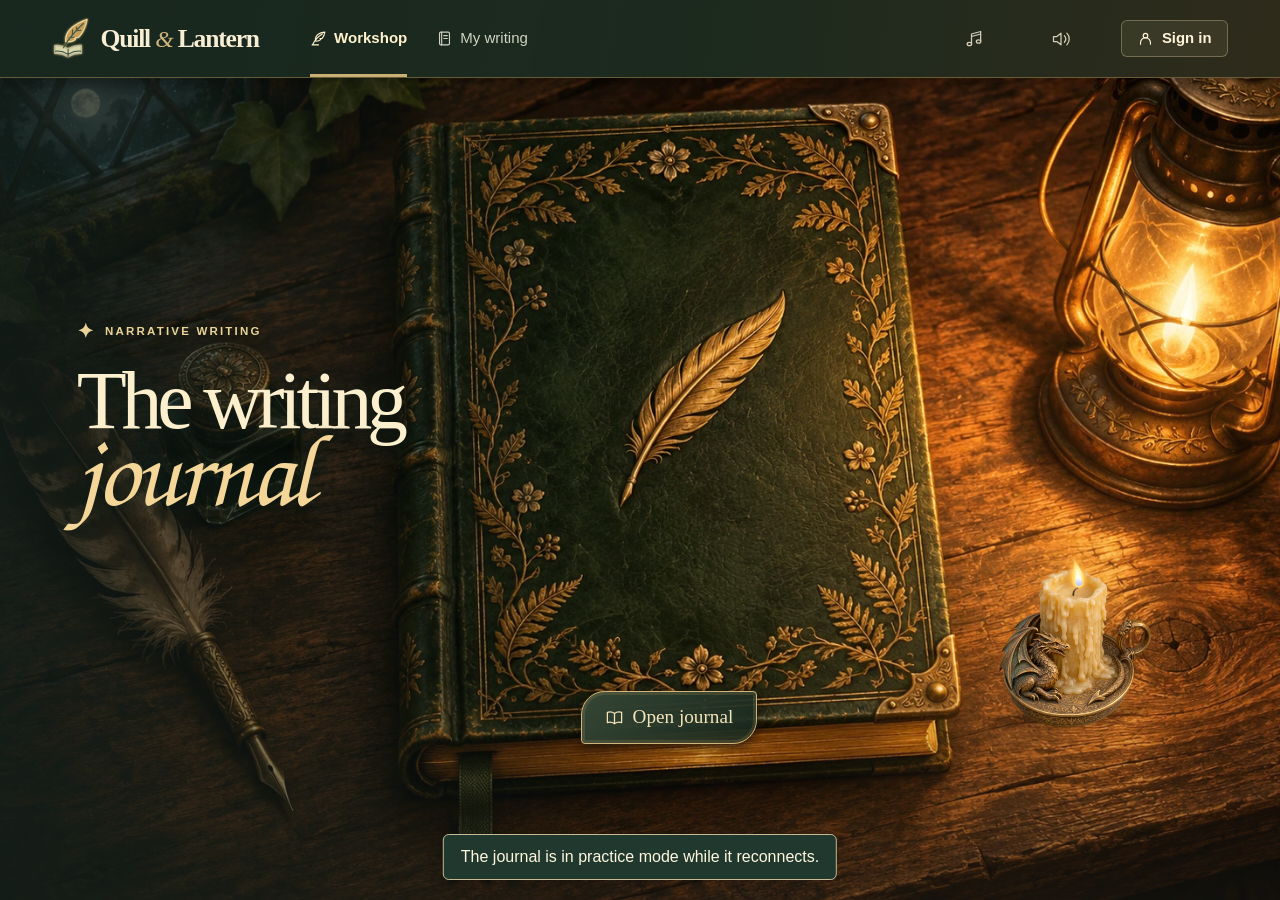
==== commit fe2ec4b8: "Open the signed-in classroom from the GitHub Pages journal" ====
--- a/quill-and-lantern/index.html
+++ b/quill-and-lantern/index.html
@@ -1,6 +1,18 @@
 <!doctype html>
 <html lang="en">
 <head>
+<script>
+if (location.hostname === 'neepers-1.github.io') {
+  const query = new URLSearchParams(location.search);
+  if (query.get('practice') !== '1') {
+    const classroom = new URL('https://quill-and-lantern.vercel.app/');
+    if (query.get('login') === '1') classroom.searchParams.set('login', '1');
+    if (['/teacher', '/observer'].includes(query.get('next'))) classroom.searchParams.set('next', query.get('next'));
+    classroom.hash = location.hash;
+    location.replace(classroom.href);
+  }
+}
+</script>
 <meta charset="utf-8"><meta name="viewport" content="width=device-width,initial-scale=1">
 <meta name="theme-color" content="#263f37"><meta name="description" content="Build a narrative paragraph with sensory details, thoughts, and feelings in a hundred imaginative scenes.">
 <title>Writing Workshop · Quill &amp; Lantern</title>
